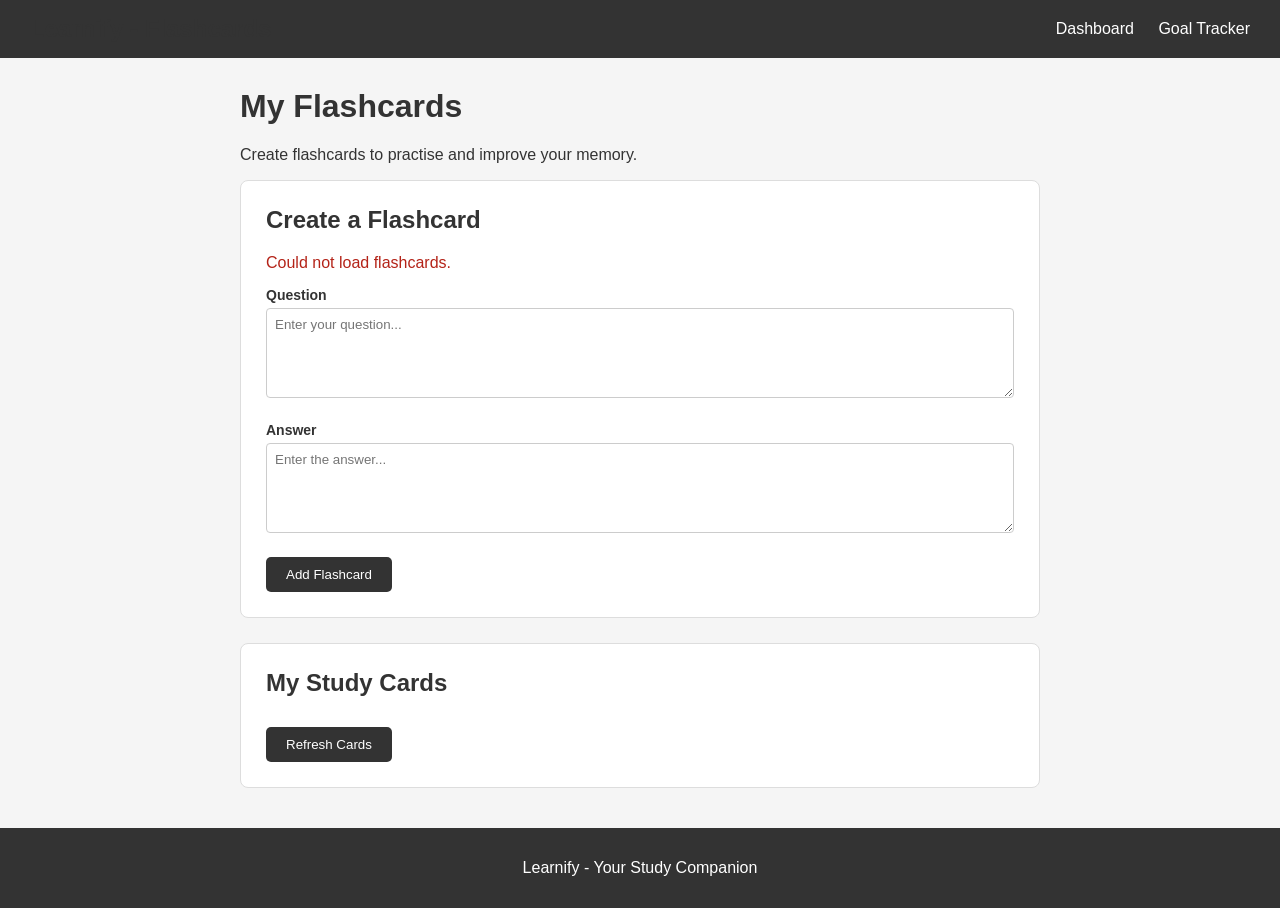
==== frontend/flashcards.html @ 7d685615 "Goal tracker, Flashcards, Notebook, Session tracking" ====
<!DOCTYPE html>
<html lang="en">

<head>
    <meta charset="UTF-8">
    <meta name="viewport" content="width=device-width, initial-scale=1.0">
    <title>Learnify - Flashcards</title>
    <link rel="stylesheet" href="style/flashcards-style.css">
</head>

<body>
    <!-- Navigation Bar -->
    <nav>
        <h2>Learnify - Flashcards</h2>
        <div>
            <a href="dashboard.html">Dashboard</a>
            <a href="goals.html">Goal Tracker</a>
        </div>
    </nav>

    <main>

        <h1>My Flashcards</h1>
        <p>Create flashcards to practise and improve your memory.</p>

        <!-- Add or Edit Flashcard -->
        <section class="box">

            <h2 id="formHeading">Create a Flashcard</h2>

            <div id="message"></div>

            <form id="flashcardForm">

                <label for="question">Question</label>
                <textarea id="question" placeholder="Enter your question..." required></textarea>

                <label for="answer">Answer</label>
                <textarea id="answer" placeholder="Enter the answer..." required></textarea>

                <button type="submit" id="saveButton">
                    Add Flashcard
                </button>

                <button type="button" id="cancelButton" class="secondary hidden" onclick="cancelEdit()">
                    Cancel Edit
                </button>

            </form>

        </section>

        <!-- Display Flashcards -->
        <section class="box">

            <h2>My Study Cards</h2>

            <button type="button" onclick="loadFlashcards()">
                Refresh Cards
            </button>

            <div id="flashcardList"></div>

        </section>

    </main>

    <!-- Footer -->
    <footer>
        <p>Learnify - Your Study Companion</p>
    </footer>

    <script>
        let editingID = null;

        const form = document.getElementById("flashcardForm");
        const questionInput = document.getElementById("question");
        const answerInput = document.getElementById("answer");
        const message = document.getElementById("message");
        const list = document.getElementById("flashcardList");

        // Display success or error messages
        function showMessage(text, isError = false) {
            message.textContent = text;
            message.style.color = isError ? "#b42318" : "#267345";
        }

        // Load flashcards from the server
        async function loadFlashcards() {
            try {
                const response = await fetch("/api/flashcards/list");

                if (response.status === 401) {
                    list.textContent = "Please log in to view your flashcards.";
                    return;
                }

                if (!response.ok) {
                    throw new Error("Could not load flashcards.");
                }

                const data = await response.text();

                list.replaceChildren();

                if (!data.trim()) {
                    list.textContent =
                        "No flashcards yet. Create your first flashcard!";
                    return;
                }

                const cards = data.trim().split("\n");

                cards.forEach(line => {
                    const parts = line.split("|");

                    if (parts.length !== 3) {
                        return;
                    }

                    const id = parts[0];

                    const question = decodeURIComponent(
                        parts[1].replace(/\+/g, " ")
                    );

                    const answer = decodeURIComponent(
                        parts[2].replace(/\+/g, " ")
                    );

                    // Create flashcard container
                    const card = document.createElement("div");
                    card.className = "card";

                    // Question heading
                    const heading = document.createElement("h3");
                    heading.textContent = "Question";

                    const questionText = document.createElement("p");
                    questionText.textContent = question;

                    // Answer section
                    const answerBox = document.createElement("div");
                    answerBox.className = "answer hidden";
                    answerBox.textContent = answer;

                    // Show or hide answer
                    const showButton = document.createElement("button");
                    showButton.className = "secondary";
                    showButton.textContent = "Show Answer";

                    showButton.onclick = () => {
                        const isHidden =
                            answerBox.classList.toggle("hidden");

                        showButton.textContent = isHidden
                            ? "Show Answer"
                            : "Hide Answer";
                    };

                    // Edit button
                    const editButton = document.createElement("button");
                    editButton.className = "secondary";
                    editButton.textContent = "Edit";

                    editButton.onclick = () => {
                        editingID = id;

                        questionInput.value = question;
                        answerInput.value = answer;

                        document.getElementById("formHeading")
                            .textContent = "Edit Flashcard";

                        document.getElementById("saveButton")
                            .textContent = "Save Changes";

                        document.getElementById("cancelButton")
                            .classList.remove("hidden");

                        window.scrollTo({
                            top: 0,
                            behavior: "smooth"
                        });
                    };

                    // Delete button
                    const deleteButton = document.createElement("button");
                    deleteButton.className = "danger";
                    deleteButton.textContent = "Delete";

                    deleteButton.onclick = () => deleteFlashcard(id);

                    // Add elements to card
                    card.append(
                        heading,
                        questionText,
                        showButton,
                        answerBox,
                        document.createElement("br"),
                        editButton,
                        deleteButton
                    );

                    list.appendChild(card);
                });

            } catch (error) {
                showMessage(error.message, true);
            }
        }

        // Add a new flashcard or update an existing one
        form.addEventListener("submit", async function (event) {
            event.preventDefault();

            const question = questionInput.value.trim();
            const answer = answerInput.value.trim();

            if (!question || !answer) {
                showMessage(
                    "Please enter both a question and an answer.",
                    true
                );
                return;
            }

            const isEditing = editingID !== null;

            const url = isEditing
                ? "/api/flashcards/update"
                : "/api/flashcards/add";

            let payload;

            if (isEditing) {
                payload = {
                    flashcardID: String(editingID),
                    question: question,
                    answer: answer
                };
            } else {
                payload = {
                    question: question,
                    answer: answer
                };
            }

            try {
                const response = await fetch(url, {
                    method: "POST",
                    headers: {
                        "Content-Type": "application/json"
                    },
                    body: JSON.stringify(payload)
                });

                if (response.status === 401) {
                    showMessage("Please log in first.", true);
                    return;
                }

                if (!response.ok) {
                    throw new Error("Could not save the flashcard.");
                }

                showMessage(
                    isEditing
                        ? "Flashcard updated successfully!"
                        : "Flashcard added successfully!"
                );

                form.reset();
                cancelEdit();

                await loadFlashcards();

            } catch (error) {
                showMessage(error.message, true);
            }
        });

        // Delete a flashcard
        async function deleteFlashcard(id) {
            const confirmed = confirm(
                "Are you sure you want to delete this flashcard?"
            );

            if (!confirmed) {
                return;
            }

            try {
                const response = await fetch("/api/flashcards/delete", {
                    method: "POST",
                    headers: {
                        "Content-Type": "application/json"
                    },
                    body: JSON.stringify({
                        flashcardID: String(id)
                    })
                });

                if (response.status === 401) {
                    showMessage("Please log in first.", true);
                    return;
                }

                if (!response.ok) {
                    throw new Error("Could not delete the flashcard.");
                }

                if (String(editingID) === String(id)) {
                    form.reset();
                    cancelEdit();
                }

                showMessage("Flashcard deleted successfully!");

                await loadFlashcards();

            } catch (error) {
                showMessage(error.message, true);
            }
        }

        // Cancel editing
        function cancelEdit() {
            editingID = null;

            document.getElementById("formHeading")
                .textContent = "Create a Flashcard";

            document.getElementById("saveButton")
                .textContent = "Add Flashcard";

            document.getElementById("cancelButton")
                .classList.add("hidden");
        }

        // Load cards when the page opens
        loadFlashcards();
    </script>

</body>

</html>
---- frontend/style/flashcards-style.css ----
body {
    margin: 0;
    font-family: Arial, sans-serif;
    background-color: #f5f5f5;
    color: #333;
}

nav {
    background-color: #333;
    color: white;
    padding: 15px 30px;
    display: flex;
    justify-content: space-between;
    align-items: center;
}

nav h2 {
    margin: 0;
}

nav a {
    color: white;
    text-decoration: none;
    margin-left: 20px;
}

nav a:hover {
    text-decoration: underline;
}

main {
    max-width: 800px;
    margin: 30px auto;
    padding: 0 20px;
}

.box {
    background-color: white;
    padding: 25px;
    border: 1px solid #ddd;
    border-radius: 8px;
    margin-bottom: 25px;
}

h1, h2 {
    color: #333;
    margin-top: 0;
}

label {
    display: block;
    margin-top: 10px;
    margin-bottom: 5px;
    font-weight: bold;
    font-size: 14px;
}

input, textarea {
    width: 100%;
    padding: 8px;
    box-sizing: border-box;
    border: 1px solid #ccc;
    border-radius: 4px;
    margin-bottom: 10px;
    font-family: Arial, sans-serif;
}

textarea {
    min-height: 90px;
    resize: vertical;
}

button {
    padding: 10px 20px;
    background-color: #333;
    color: white;
    border: none;
    border-radius: 5px;
    cursor: pointer;
    margin-top: 10px;
}

button:hover {
    background-color: #555;
}

.secondary {
    background-color: #555;
    color: white;
}

.secondary:hover {
    background-color: #777;
}

.danger {
    background-color: #333;
    color: white;
}

.danger:hover {
    background-color: #777;
}

#flashcardList {
    display: grid;
    grid-template-columns: repeat(auto-fit, minmax(260px, 1fr));
    gap: 20px;
}

.card {
    background-color: white;
    padding: 25px;
    border: 1px solid #ddd;
    border-radius: 8px;
    overflow-wrap: anywhere;
}

.card h3 {
    color: #333;
    margin-top: 0;
}

.answer {
    background-color: #f5f5f5;
    border: 1px solid #ddd;
    border-radius: 5px;
    padding: 12px;
    margin-top: 10px;
    white-space: pre-wrap;
}

.hidden {
    display: none;
}

#message {
    margin-bottom: 15px;
}

footer {
    text-align: center;
    background-color: #333;
    color: white;
    padding: 15px;
    margin-top: 40px;
}

@media (max-width: 600px) {
    nav {
        padding: 15px;
        gap: 10px;
        flex-wrap: wrap;
    }

    main {
        padding: 0 15px;
    }

    .box {
        padding: 18px;
    }

    #flashcardList {
        grid-template-columns: 1fr;
    }
}
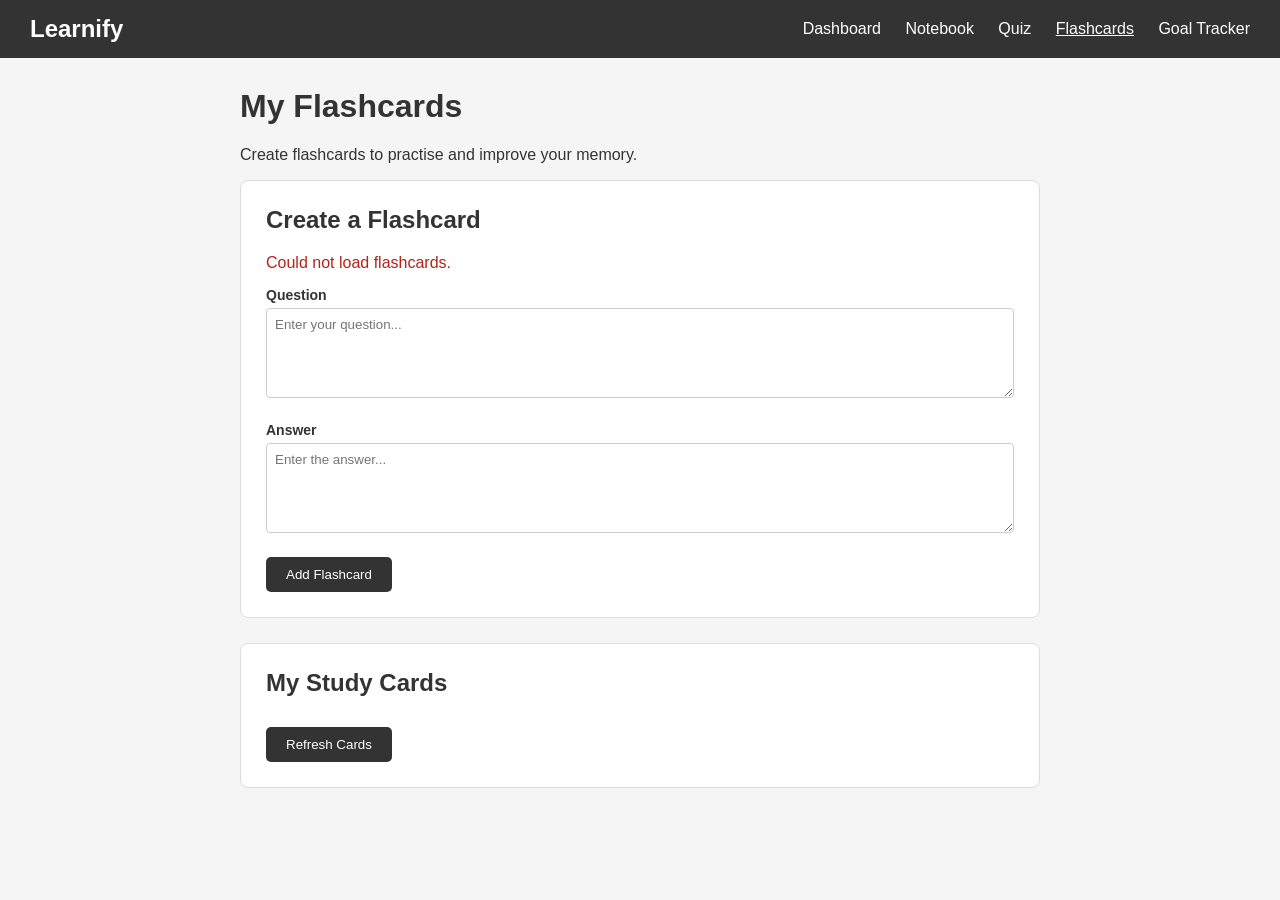
==== commit 2aa9b4a5: "Minor UI Improvements" ====
--- a/frontend/flashcards.html
+++ b/frontend/flashcards.html
@@ -11,9 +11,12 @@
 <body>
     <!-- Navigation Bar -->
     <nav>
-        <h2>Learnify - Flashcards</h2>
+        <h2 style="color: white;">Learnify</h2>
         <div>
-            <a href="dashboard.html">Dashboard</a>
+            <a href="index.html">Dashboard</a>
+            <a href="notebook.html">Notebook</a>
+            <a href="quiz.html">Quiz</a>
+            <a href="flashcards.html"style="text-decoration: underline;">Flashcards</a>
             <a href="goals.html">Goal Tracker</a>
         </div>
     </nav>
@@ -58,17 +61,13 @@
             <button type="button" onclick="loadFlashcards()">
                 Refresh Cards
             </button>
-
+            
             <div id="flashcardList"></div>
-
+            
         </section>
 
     </main>
 
-    <!-- Footer -->
-    <footer>
-        <p>Learnify - Your Study Companion</p>
-    </footer>
 
     <script>
         let editingID = null;
